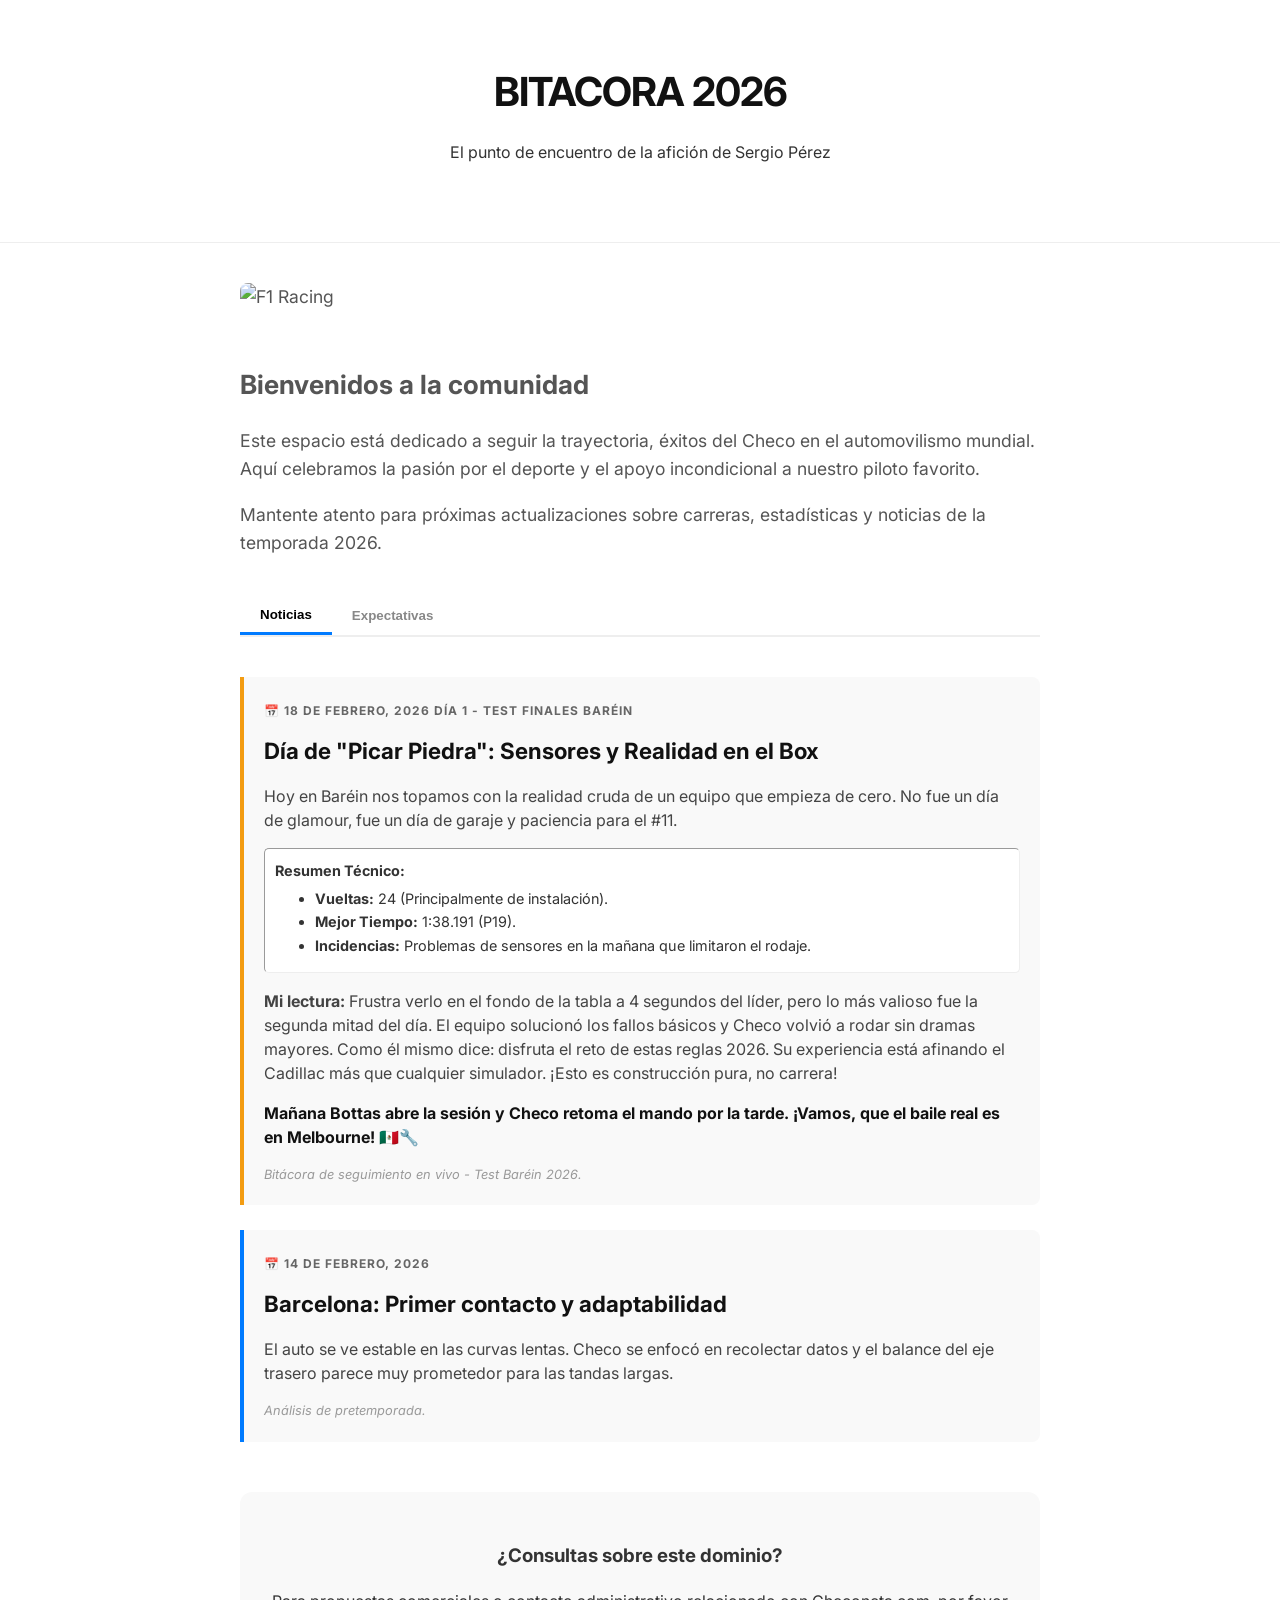
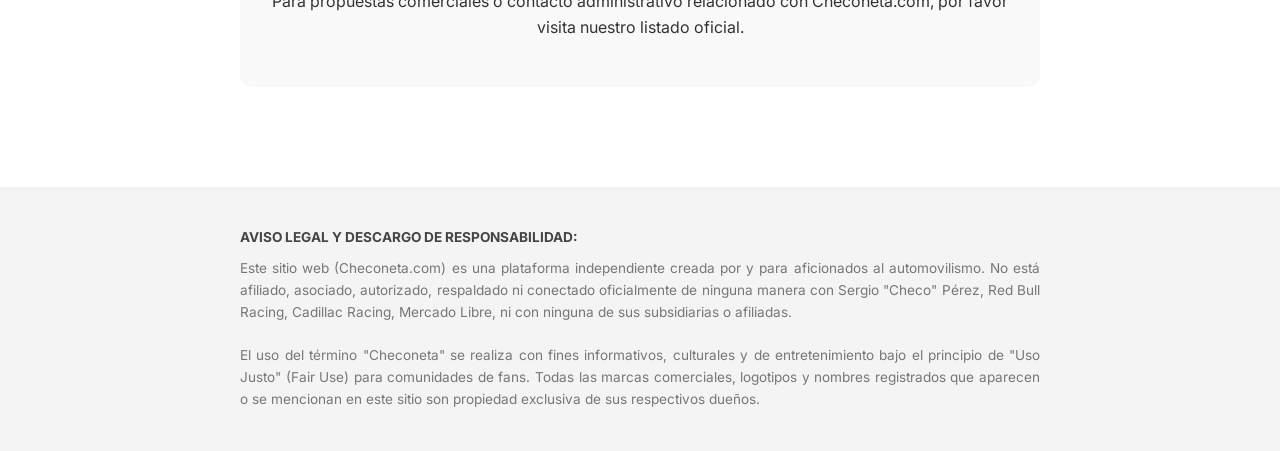
==== bitacora.html @ 9b552674 "refactorin sections" ====
<!DOCTYPE html>
<html lang="es">
<head>
    <meta charset="UTF-8">
    <meta name="viewport" content="width=device-width, initial-scale=1.0">
    <title>La Checoneta | Comunidad de Fans</title>
    <link rel="preconnect" href="https://fonts.googleapis.com">
    <link rel="preconnect" href="https://fonts.gstatic.com" crossorigin>
    <link href="https://fonts.googleapis.com/css2?family=Inter:wght@300;400;700&display=swap" rel="stylesheet">
    <style>
        :root {
            --primary-color: #111;
            --text-color: #333;
            --bg-color: #ffffff;
            --accent-color: #007bff;
        }
        body {
            font-family: 'Inter', sans-serif;
            margin: 0;
            padding: 0;
            color: var(--text-color);
            background-color: var(--bg-color);
            line-height: 1.6;
        }
        header {
            padding: 60px 20px;
            text-align: center;
            border-bottom: 1px solid #eee;
        }
        h1 {
            font-weight: 700;
            font-size: 2.5rem;
            margin: 0;
            letter-spacing: -1px;
            color: var(--primary-color);
        }
        .container {
            max-width: 800px;
            margin: 40px auto;
            padding: 0 20px;
        }
        .content {
            font-size: 1.1rem;
            color: #555;
        }
        .hero-image {
            width: 100%;
            height: auto;
            border-radius: 8px;
            margin-bottom: 30px;
        }
        .contact-box {
            background: #f9f9f9;
            padding: 30px;
            border-radius: 12px;
            margin-top: 50px;
            text-align: center;
        }
        .btn {
            display: inline-block;
            padding: 12px 24px;
            background-color: var(--primary-color);
            color: white;
            text-decoration: none;
            border-radius: 6px;
            font-weight: 600;
            margin-top: 15px;
        }
        footer {
            margin-top: 100px;
            padding: 40px 20px;
            background-color: #f4f4f4;
            font-size: 0.85rem;
            color: #777;
            text-align: justify;
        }
        .disclaimer-title {
            font-weight: 700;
            display: block;
            margin-bottom: 10px;
            color: #444;
        }
        .news-section {
            margin: 40px 0;
        }
        .news-card {
            border-left: 4px solid #007bff; /* Un azul profesional, no el de Red Bull */
            padding: 20px;
            margin-bottom: 25px;
            background: #f9f9f9;
            border-radius: 0 8px 8px 0;
        }
        .news-date {
            font-size: 0.75rem;
            text-transform: uppercase;
            color: #666;
            letter-spacing: 1px;
            font-weight: 700;
        }
        .news-card h3 {
            margin: 10px 0;
            color: #111;
            font-size: 1.4rem;
        }
        .news-card p {
            font-size: 1rem;
            line-height: 1.5;
            color: #444;
        }
        .news-source {
            display: block;
            margin-top: 10px;
            font-size: 0.8rem;
            font-style: italic;
            color: #999;
        }
    </style>
</head>
<body>

    <header>
        <h1>BITACORA 2026</h1>
        <p>El punto de encuentro de la afición de Sergio Pérez</p>
    </header>


    <div class="container">
        <div class="content">
            <img src="https://res.cloudinary.com/dqz7v5cyp/image/upload/c_crop,g_north_west,h_429,w_832,y_410/c745b021-5e95-4c4e-9b48-53ff87a23122_e12k3v.jpg" alt="F1 Racing" class="hero-image">

            <h2>Bienvenidos a la comunidad</h2>
            <p>Este espacio está dedicado a seguir la trayectoria, éxitos del Checo
            en el automovilismo mundial. Aquí celebramos la pasión por el deporte y el apoyo incondicional a nuestro piloto favorito.</p>

            <p>Mantente atento para próximas actualizaciones sobre carreras, estadísticas y noticias de la temporada 2026.</p>
        </div>

        <div class="tabs-container" style="margin-top: 40px;">
            <div class="tabs-header" style="display: flex; border-bottom: 2px solid #eee; margin-bottom: 25px;">
                <button class="tab-link active" onclick="openTab(event, 'news')" style="background:none; border:none; padding:10px 20px; cursor:pointer; font-weight:bold; border-bottom:3px solid #007bff;">Noticias</button>
                <button class="tab-link" onclick="openTab(event, 'expectations')" style="background:none; border:none; padding:10px 20px; cursor:pointer; font-weight:bold; color:#888;">Expectativas</button>
            </div>

            <div id="news" class="tab-content news-section" style="display: block;">
                <div class="news-card" style="border-left-color: #f39c12;">
                    <span class="news-date">📅 18 de Febrero, 2026</span>
                    <span class="news-date">Día 1 - Test Finales Baréin</span>
                    <h3>Día de "Picar Piedra": Sensores y Realidad en el Box</h3>
                    <p>Hoy en Baréin nos topamos con la realidad cruda de un equipo que empieza de cero. No fue un día de glamour, fue un día de garaje y paciencia para el #11.</p>

                    <div style="background: #fff; padding: 10px; border-radius: 5px; margin: 10px 0; font-size: 0.9rem; border: 1px inset #eee;">
                        <strong>Resumen Técnico:</strong>
                        <ul style="margin: 5px 0;">
                            <li><strong>Vueltas:</strong> 24 (Principalmente de instalación).</li>
                            <li><strong>Mejor Tiempo:</strong> 1:38.191 (P19).</li>
                            <li><strong>Incidencias:</strong> Problemas de sensores en la mañana que limitaron el rodaje.</li>
                        </ul>
                    </div>

                    <p><strong>Mi lectura:</strong> Frustra verlo en el fondo de la tabla a 4 segundos del líder, pero lo más valioso fue la segunda mitad del día. El equipo solucionó los fallos básicos y Checo volvió a rodar sin dramas mayores. Como él mismo dice: disfruta el reto de estas reglas 2026. Su experiencia está afinando el Cadillac más que cualquier simulador. ¡Esto es construcción pura, no carrera!</p>

                    <p style="font-weight: bold; color: #111;">Mañana Bottas abre la sesión y Checo retoma el mando por la tarde. ¡Vamos, que el baile real es en Melbourne! 🇲🇽🔧</p>
                    <span class="news-source">Bitácora de seguimiento en vivo - Test Baréin 2026.</span>
                </div>

                <div class="news-card">
                    <span class="news-date">📅 14 de Febrero, 2026</span>
                    <h3>Barcelona: Primer contacto y adaptabilidad</h3>
                    <p>El auto se ve estable en las curvas lentas. Checo se enfocó en recolectar datos y el balance del eje trasero parece muy prometedor para las tandas largas.</p>
                    <span class="news-source">Análisis de pretemporada.</span>
                </div>
            </div>

            <div id="expectations" class="tab-content news-section" style="display: none;">
                <div class="news-card" style="border-left-color: #007bff;">
                    <span class="news-date">📅 Análisis Semana Final</span>
                    <h3>¿Qué esperamos de esta semana?</h3>
                    <p>Prioridad absoluta: Fiabilidad. Cadillac necesita sesiones limpias de más de 60 vueltas para entender el mapa de energía eléctrica antes de Australia.</p>
                </div>

                <div class="news-card">
                    <span class="news-date">📅 Previsión Técnica</span>
                    <h3>El Factor Eléctrico (Reglas 2026)</h3>
                    <p>El 50% de la potencia es eléctrica. Veremos a Checo probando la entrega de energía para evitar el "clipping" en las rectas largas de Sakhir.</p>
                </div>
            </div>
        </div>

        <script>
            function openTab(evt, tabName) {
                var i, tabcontent, tablinks;
        // Ocultar todas las secciones news-section dentro de los tabs
                tabcontent = document.getElementsByClassName("tab-content");
                for (i = 0; i < tabcontent.length; i++) {
                    tabcontent[i].style.display = "none";
                }
        // Quitar la clase active de los botones y resetear color
                tablinks = document.getElementsByClassName("tab-link");
                for (i = 0; i < tablinks.length; i++) {
                    tablinks[i].style.borderBottom = "3px solid transparent";
                    tablinks[i].style.color = "#888";
                }
        // Mostrar la pestaña actual y marcar el botón
                document.getElementById(tabName).style.display = "block";
                evt.currentTarget.style.borderBottom = "3px solid #007bff";
                evt.currentTarget.style.color = "#111";
            }
        </script>



        <style>
            .expectations-section {
                margin: 50px 0;
                background: #fff;
                border: 1px solid #eee;
                border-radius: 12px;
                overflow: hidden;
            }
            .promo-banner {
                background: linear-gradient(135deg, #111 0%, #333 100%);
                color: white;
                padding: 30px;
                text-align: center;
            }
            .promo-banner h2 { margin: 0; font-size: 1.8rem; }
            .expectations-grid {
                display: grid;
                grid-template-columns: repeat(auto-fit, minmax(250px, 1fr));
                gap: 20px;
                padding: 30px;
            }
            .exp-card {
                text-align: center;
                padding: 20px;
                border: 1px solid #f0f0f0;
                border-radius: 8px;
            }
            .exp-card .icon { font-size: 2rem; margin-bottom: 10px; }
            .exp-card h3 { font-size: 1.1rem; margin-bottom: 10px; color: #007bff; }
            .exp-card p { font-size: 0.9rem; color: #555; }
            .fan-quote {
                background: #fcfcfc;
                padding: 20px 40px;
                border-top: 1px solid #eee;
                font-style: italic;
            }
            .fan-quote blockquote { margin: 0; color: #444; }
            .fan-quote span { display: block; margin-top: 10px; font-weight: bold; font-style: normal; color: #111; font-size: 0.8rem; }
        </style>



        <div class="contact-box">
            <h3>¿Consultas sobre este dominio?</h3>
            <p>Para propuestas comerciales o contacto administrativo relacionado con Checoneta.com, por favor visita nuestro listado oficial.</p>
        </div>
    </div>

    <footer>
        <div class="container" style="margin: 0 auto;">
            <span class="disclaimer-title">AVISO LEGAL Y DESCARGO DE RESPONSABILIDAD:</span>
            Este sitio web (Checoneta.com) es una plataforma independiente creada por y para aficionados al automovilismo. No está afiliado, asociado, autorizado, respaldado ni conectado oficialmente de ninguna manera con Sergio "Checo" Pérez, Red Bull Racing, Cadillac Racing, Mercado Libre, ni con ninguna de sus subsidiarias o afiliadas. 
            <br><br>
            El uso del término "Checoneta" se realiza con fines informativos, culturales y de entretenimiento bajo el principio de "Uso Justo" (Fair Use) para comunidades de fans. Todas las marcas comerciales, logotipos y nombres registrados que aparecen o se mencionan en este sitio son propiedad exclusiva de sus respectivos dueños.
        </div>
    </footer>

</body>
</html>
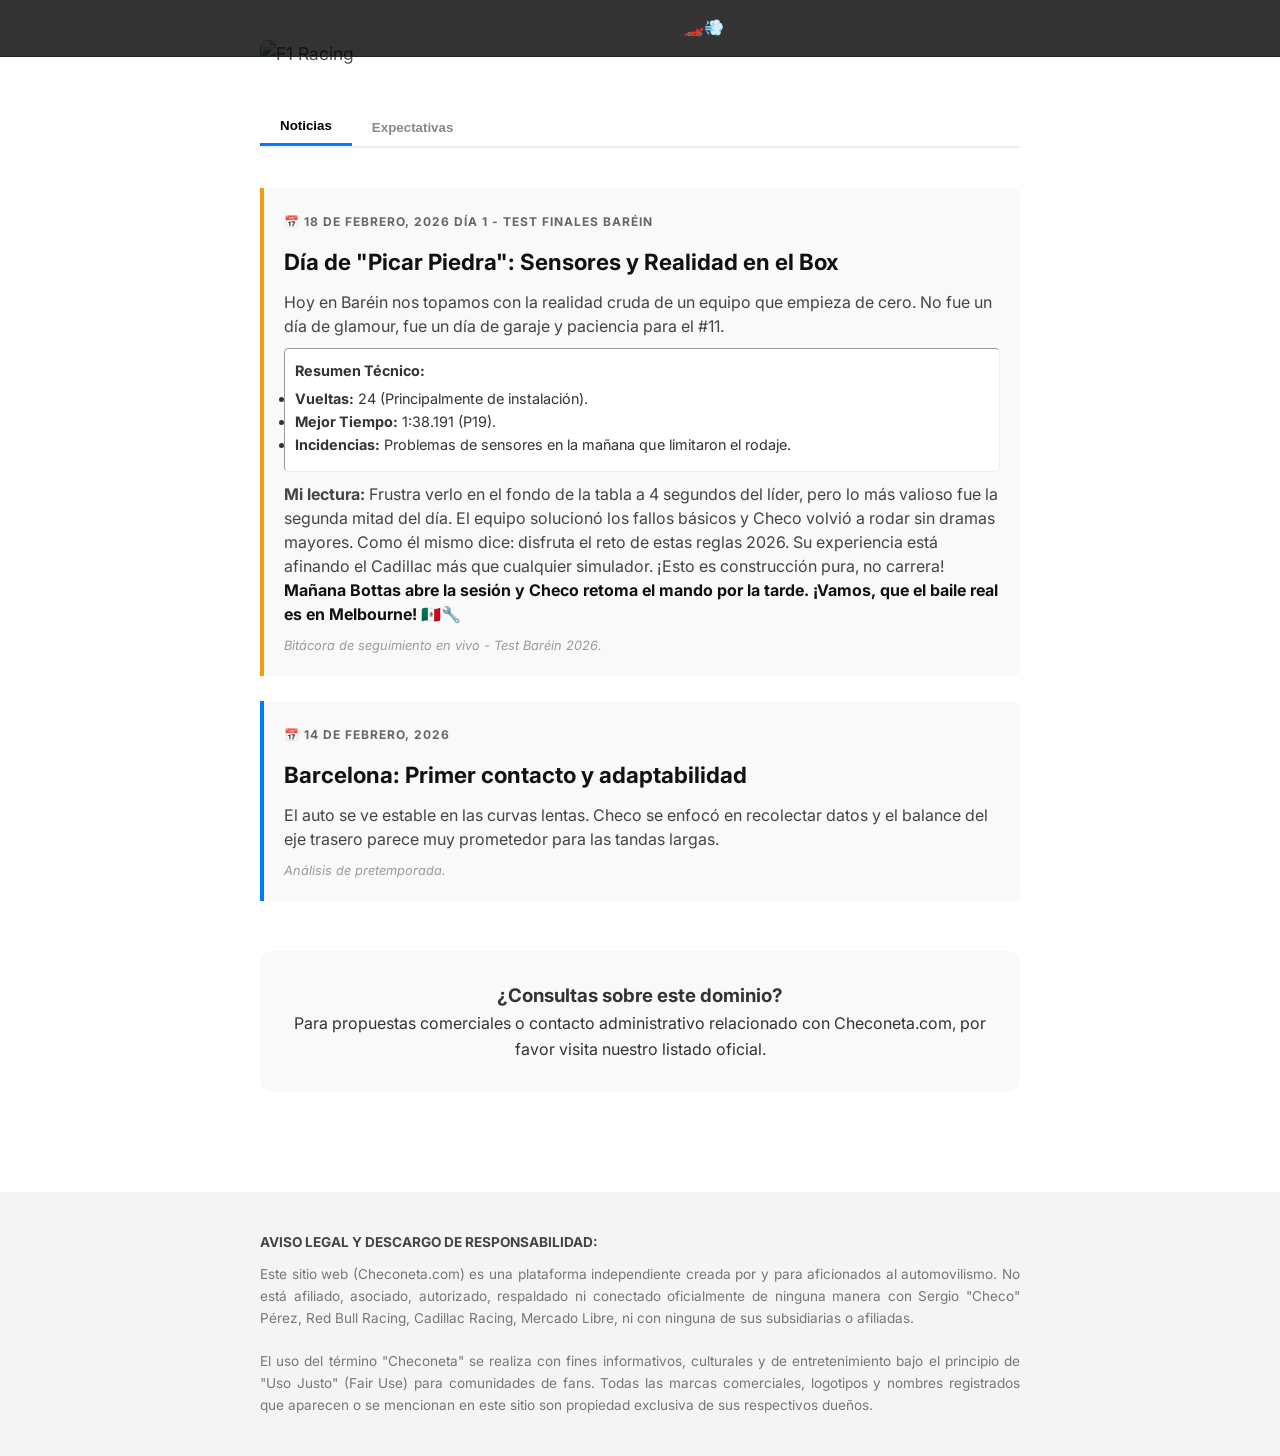
==== commit 403e4455: "adding social media page" ====
--- a/bitacora.html
+++ b/bitacora.html
@@ -7,6 +7,8 @@
     <link rel="preconnect" href="https://fonts.googleapis.com">
     <link rel="preconnect" href="https://fonts.gstatic.com" crossorigin>
     <link href="https://fonts.googleapis.com/css2?family=Inter:wght@300;400;700&display=swap" rel="stylesheet">
+
+    <link rel="stylesheet" href="css/checoneta.css">
     <style>
         :root {
             --primary-color: #111;
@@ -118,21 +120,15 @@
 </head>
 <body>
 
-    <header>
-        <h1>BITACORA 2026</h1>
-        <p>El punto de encuentro de la afición de Sergio Pérez</p>
+    <header class="header">
+        <a href="index.html" class="logo-text">LA <span>CHECONETA 🏎️💨</span></a>
     </header>
-
 
     <div class="container">
         <div class="content">
             <img src="https://res.cloudinary.com/dqz7v5cyp/image/upload/c_crop,g_north_west,h_429,w_832,y_410/c745b021-5e95-4c4e-9b48-53ff87a23122_e12k3v.jpg" alt="F1 Racing" class="hero-image">
 
-            <h2>Bienvenidos a la comunidad</h2>
-            <p>Este espacio está dedicado a seguir la trayectoria, éxitos del Checo
-            en el automovilismo mundial. Aquí celebramos la pasión por el deporte y el apoyo incondicional a nuestro piloto favorito.</p>
-
-            <p>Mantente atento para próximas actualizaciones sobre carreras, estadísticas y noticias de la temporada 2026.</p>
+            
         </div>
 
         <div class="tabs-container" style="margin-top: 40px;">
--- a/css/checoneta.css
+++ b/css/checoneta.css
@@ -0,0 +1,349 @@
+/* --- Resets y Estilos Generales --- */
+:root {
+    --primary-white: #FFF; /* Rojo F1/Checo */
+    --primary-red: #E31D2B; /* Rojo F1/Checo */
+    --primary-black: #000; /* Rojo F1/Checo */
+    --secondary-black: #666; /* Rojo F1/Checo */
+    --bg-dark: #CCC;
+    --bg-darker: #0a0a0a;
+    --text-white: #ffffff;
+    --text-gray: #b0b0b0;
+    --font-main: 'Roboto', sans-serif;
+    --font-titles: 'Oswald', sans-serif;
+}
+
+* {
+    margin: 0;
+    padding: 0;
+    box-sizing: border-box;
+}
+
+body {
+    font-family: var(--font-main);
+    background-color: var(--bg-dark);
+    /* Descomenta la línea de abajo si tienes la imagen de textura */
+    /* background-image: url('../img/carbon-bg.png'); */
+    background-repeat: repeat;
+    color: var(--text-white);
+    line-height: 1.6;
+}
+
+.contenedor {
+    max-width: 1200px;
+    margin: 0 auto;
+    padding: 0 20px;
+    width: 100%;
+}
+
+a {
+    text-decoration: none;
+    color: inherit;
+    transition: all 0.3s ease;
+}
+
+img {
+    max-width: 100%;
+    display: block;
+}
+
+/* --- Cabecera --- */
+.header {
+    background-color: rgba(0, 0, 0, 0.8);
+    padding: 15px 0;
+    position: fixed;
+    top: 0;
+    width: 100%;
+    z-index: 1000;
+    border-bottom: 1px solid #222;
+}
+
+.logo-container {
+    display: flex;
+    justify-content: center;
+    align-items: center;
+}
+
+.logo {
+    height: 40px; /* Ajusta según tu logo */
+    width: auto;
+}
+
+/* --- Sección Héroe --- */
+.hero {
+    margin-top: 00px; /* Espacio para el header fijo */
+    position: relative;
+    text-align: center;
+    padding-bottom: 40px;
+}
+
+.hero-image-container {
+    position: relative;
+    width: 100%;
+    height: auto;
+    overflow: hidden;
+}
+
+.hero-img {
+    width: 100%;
+    height: auto;
+    object-fit: cover;
+}
+
+.hero-overlay {
+    position: absolute;
+    bottom: 0;
+    left: 0;
+    width: 100%;
+    height: 50%; /* Degradado en la parte inferior */
+    background: linear-gradient(to top, var(--bg-dark) 0%, rgba(0,0,0,0) 100%);
+}
+
+.hero-text {
+    margin-top: -250px; /* Eleva el texto sobre el degradado */
+    position: relative;
+    z-index: 10;
+}
+
+.main-title {
+    font-family: var(--font-titles);
+    font-size: 3rem;
+    text-transform: uppercase;
+    letter-spacing: 1px;
+    margin-bottom: 10px;
+}
+
+.main-title .highlight {
+    color: var(--primary-black);
+}
+
+.subtitle {
+    font-size: 0.9rem;
+    color: var(--text-black);
+    max-width: 700px;
+    margin: 0 auto;
+    text-transform: uppercase;
+}
+
+/* --- Botones Principales (Grid) --- */
+.main-nav {
+    padding: 40px 0;
+}
+
+.grid-botones {
+    display: grid;
+    grid-template-columns: repeat(3, 1fr);
+    gap: 20px;
+}
+
+.btn-card {
+    background-color: var(--bg-darker);
+    border: 2px solid #222;
+    border-radius: 8px;
+    padding: 25px;
+    display: flex;
+    justify-content: space-between;
+    align-items: center;
+    position: relative;
+    overflow: hidden;
+}
+
+.btn-card::after {
+    content: '';
+    position: absolute;
+    bottom: 0;
+    left: 0;
+    width: 100%;
+    height: 3px;
+    background-color: var(--primary-white);
+    transform: scaleX(0);
+    transition: transform 0.3s ease;
+}
+
+.btn-card:hover {
+    border-color: var(--primary-white);
+    transform: translateY(-5px);
+    background-color: #111;
+}
+
+.btn-card:hover::after {
+    transform: scaleX(1);
+}
+
+.btn-content {
+    display: flex;
+    align-items: center;
+    gap: 15px;
+}
+
+.btn-icon {
+    font-size: 2rem;
+    color: var(--primary-white);
+}
+
+.btn-text h3 {
+    font-family: var(--font-titles);
+    font-size: 1.4rem;
+    text-transform: uppercase;
+}
+
+.btn-text p {
+    font-size: 0.8rem;
+    color: var(--text-gray);
+    margin-top: -5px;
+}
+
+.arrow-icon {
+    color: #444;
+    font-size: 1.2rem;
+}
+
+/* --- Próxima Carrera --- */
+.next-race {
+    padding: 20px 0 60px 0;
+    text-align: center;
+}
+
+.race-box {
+    border-top: 1px solid #222;
+    padding-top: 20px;
+}
+
+.race-title {
+    font-size: 1rem;
+    text-transform: uppercase;
+    color: var(--text-white);
+}
+
+.race-title strong {
+    color: var(--primary-red);
+}
+
+.race-date {
+    font-size: 0.8rem;
+    color: var(--text-gray);
+    margin-top: 5px;
+}
+
+/* --- Footer --- */
+.footer {
+            margin-top: 100px;
+            padding: 40px 20px;
+            background-color: #f4f4f4;
+            font-size: 0.85rem;
+            color: #777;
+            text-align: justify;
+        }
+.disclaimer-title {
+    font-weight: 700;
+    display: block;
+    margin-bottom: 10px;
+    color: #444;
+}
+
+.footer-content {
+    display: flex;
+    justify-content: space-between;
+    align-items: center;
+}
+
+.footer-socials {
+    display: flex;
+    gap: 15px;
+    font-size: 1rem;
+}
+
+.footer-socials a:hover {
+    color: var(--primary-red);
+}
+.container {
+            max-width: 800px;
+            margin: 40px auto;
+            padding: 0 20px;
+        }
+
+/* =========================================
+   MEDIA QUERIES (Adaptabilidad Móvil)
+   ========================================= */
+
+/* --- Tabletas y Móviles Grandes (aprox < 992px) --- */
+@media (max-width: 992px) {
+    .main-title {
+        font-size: 2.5rem;
+    }
+    
+    .grid-botones {
+        gap: 15px;
+    }
+    
+    .btn-card {
+        padding: 20px;
+    }
+    
+    .btn-icon {
+        font-size: 1.6rem;
+    }
+    
+    .btn-text h3 {
+        font-size: 1.2rem;
+    }
+}
+
+/* --- Móviles (aprox < 768px) --- */
+@media (max-width: 768px) {
+    
+    /* Cambiar Grid de 3 columnas a 1 columna (lista vertical) */
+    .grid-botones {
+        grid-template-columns: 1fr;
+        gap: 15px;
+    }
+    
+    .hero-text {
+        margin-top: -30px;
+    }
+    
+    .main-title {
+        font-size: 2rem;
+    }
+    
+    .subtitle {
+        font-size: 0.8rem;
+        padding: 0 10px;
+    }
+    
+    .footer-content {
+        flex-direction: column;
+        gap: 15px;
+        text-align: center;
+    }
+}
+
+/* --- Móviles Pequeños (aprox < 480px) --- */
+@media (max-width: 480px) {
+    .header {
+        padding: 10px 0;
+    }
+    
+    .logo {
+        height: 30px;
+    }
+    
+    .main-title {
+        font-size: 1.8rem;
+    }
+    
+    .btn-card {
+        padding: 15px;
+    }
+    
+    .btn-text h3 {
+        font-size: 1.1rem;
+    }
+    
+    .race-title {
+        font-size: 0.9rem;
+    }
+    
+    .race-date {
+        font-size: 0.75rem;
+    }
+}
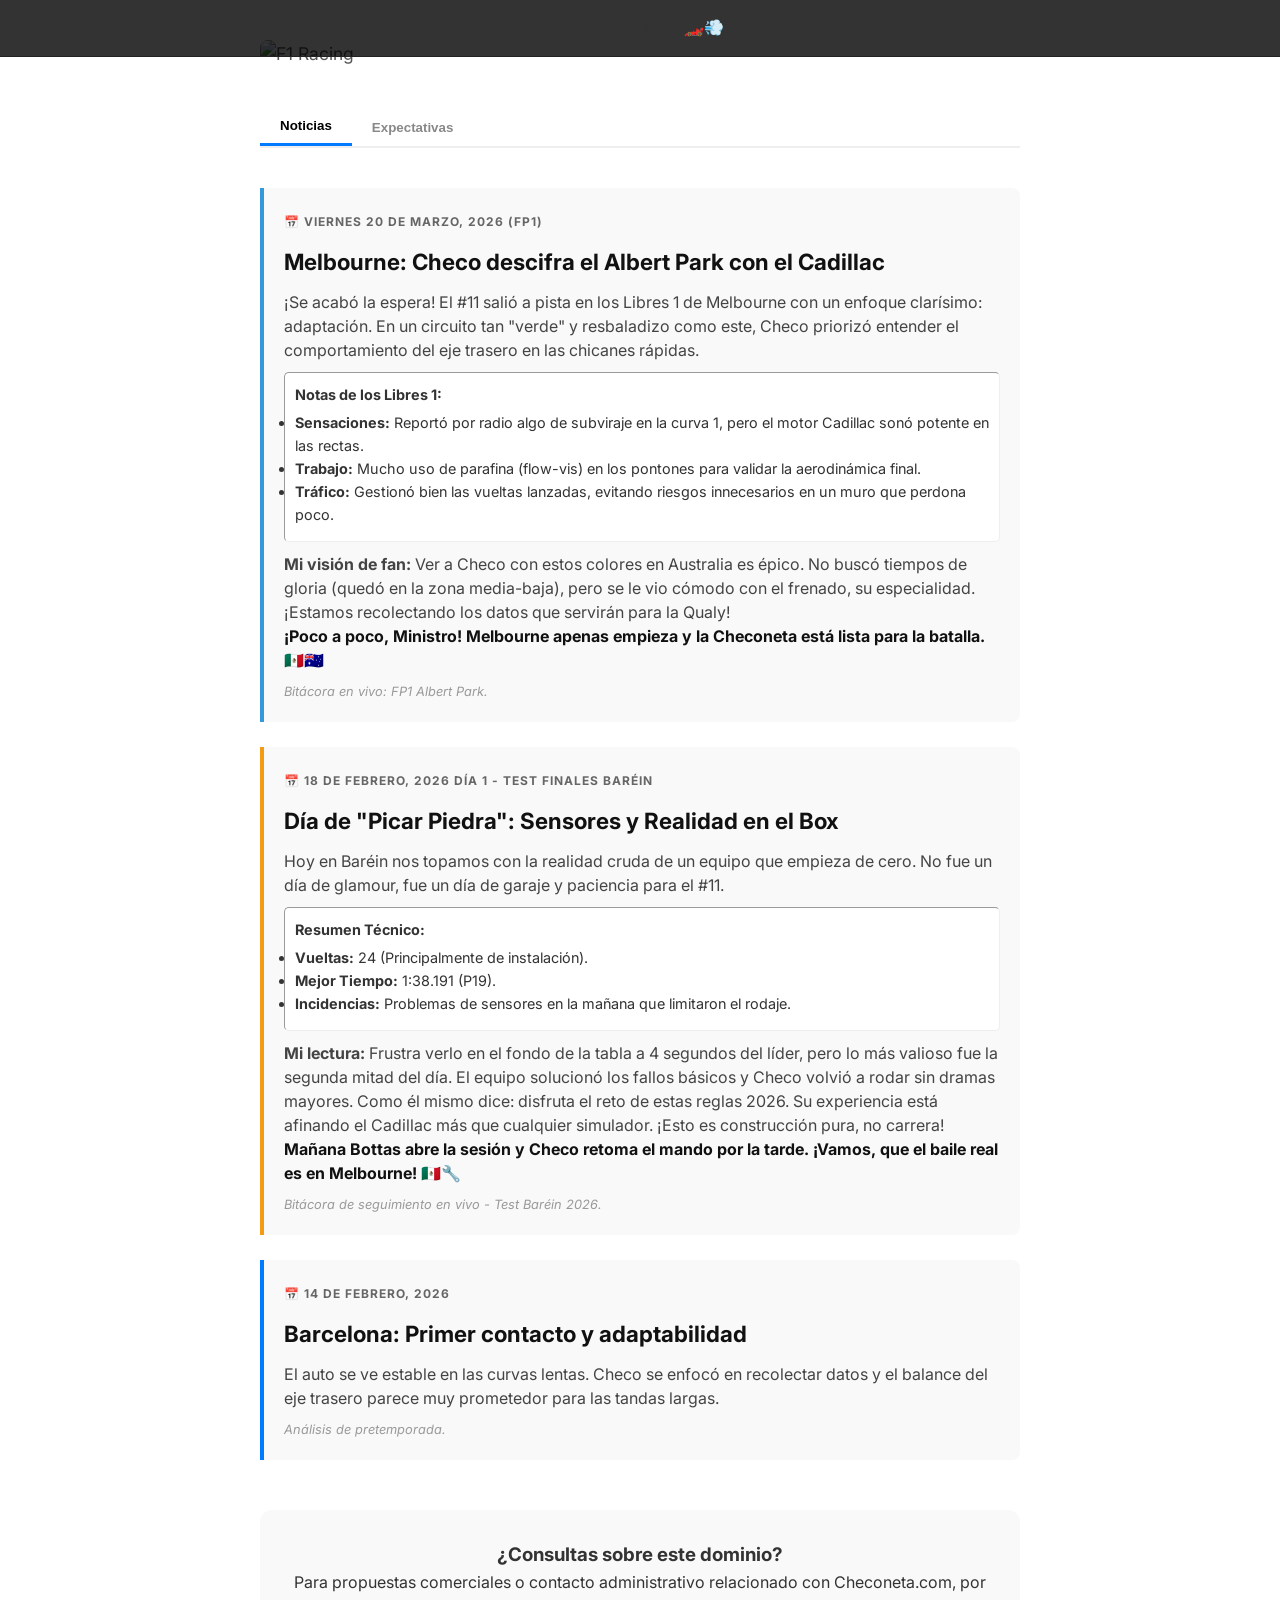
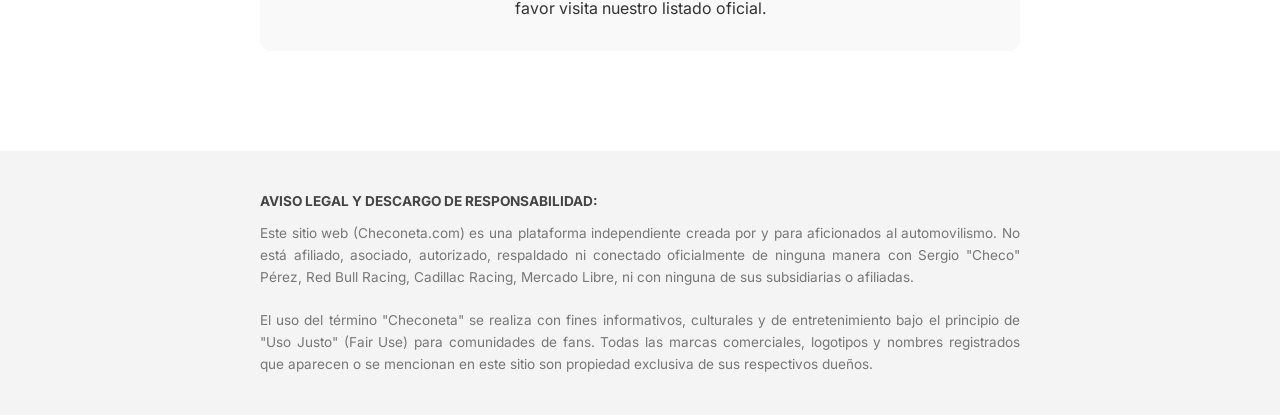
==== commit 223265ca: "adding comments P1 Australia GP" ====
--- a/bitacora.html
+++ b/bitacora.html
@@ -138,6 +138,25 @@
             </div>
 
             <div id="news" class="tab-content news-section" style="display: block;">
+                <div class="news-card" style="border-left-color: #3498db;"> <span class="news-date">📅 Viernes 20 de Marzo, 2026 (FP1)</span>
+                    <h3>Melbourne: Checo descifra el Albert Park con el Cadillac</h3>
+                    <p>¡Se acabó la espera! El #11 salió a pista en los Libres 1 de Melbourne con un enfoque clarísimo: adaptación. En un circuito tan "verde" y resbaladizo como este, Checo priorizó entender el comportamiento del eje trasero en las chicanes rápidas.</p>
+                    
+                    <div style="background: #fff; padding: 10px; border-radius: 5px; margin: 10px 0; font-size: 0.9rem; border: 1px inset #eee;">
+                        <strong>Notas de los Libres 1:</strong>
+                        <ul style="margin: 5px 0;">
+                            <li><strong>Sensaciones:</strong> Reportó por radio algo de subviraje en la curva 1, pero el motor Cadillac sonó potente en las rectas.</li>
+                            <li><strong>Trabajo:</strong> Mucho uso de parafina (flow-vis) en los pontones para validar la aerodinámica final.</li>
+                            <li><strong>Tráfico:</strong> Gestionó bien las vueltas lanzadas, evitando riesgos innecesarios en un muro que perdona poco.</li>
+                        </ul>
+                    </div>
+
+                    <p><strong>Mi visión de fan:</strong> Ver a Checo con estos colores en Australia es épico. No buscó tiempos de gloria (quedó en la zona media-baja), pero se le vio cómodo con el frenado, su especialidad. ¡Estamos recolectando los datos que servirán para la Qualy!</p>
+                    
+                    <p style="font-weight: bold; color: #111;">¡Poco a poco, Ministro! Melbourne apenas empieza y la Checoneta está lista para la batalla. 🇲🇽🇦🇺</p>
+                    <span class="news-source">Bitácora en vivo: FP1 Albert Park.</span>
+                </div>
+                
                 <div class="news-card" style="border-left-color: #f39c12;">
                     <span class="news-date">📅 18 de Febrero, 2026</span>
                     <span class="news-date">Día 1 - Test Finales Baréin</span>
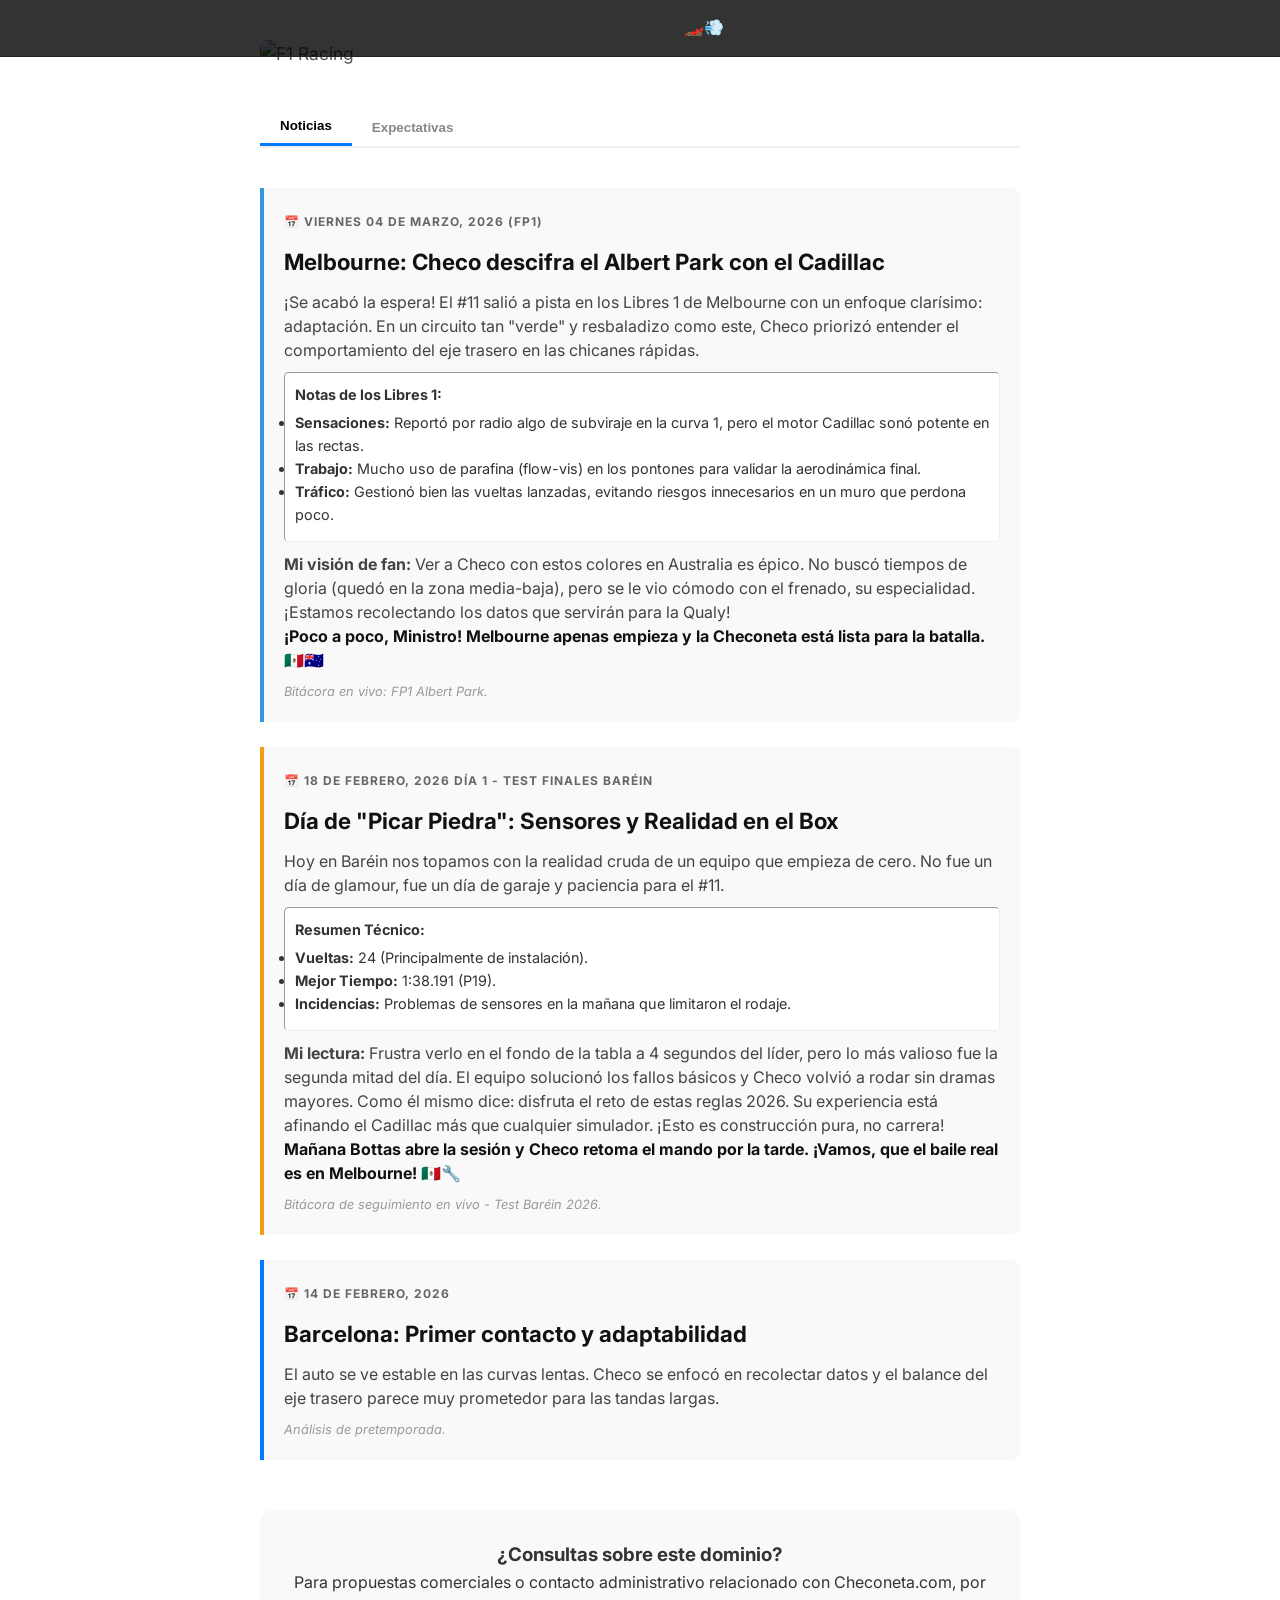
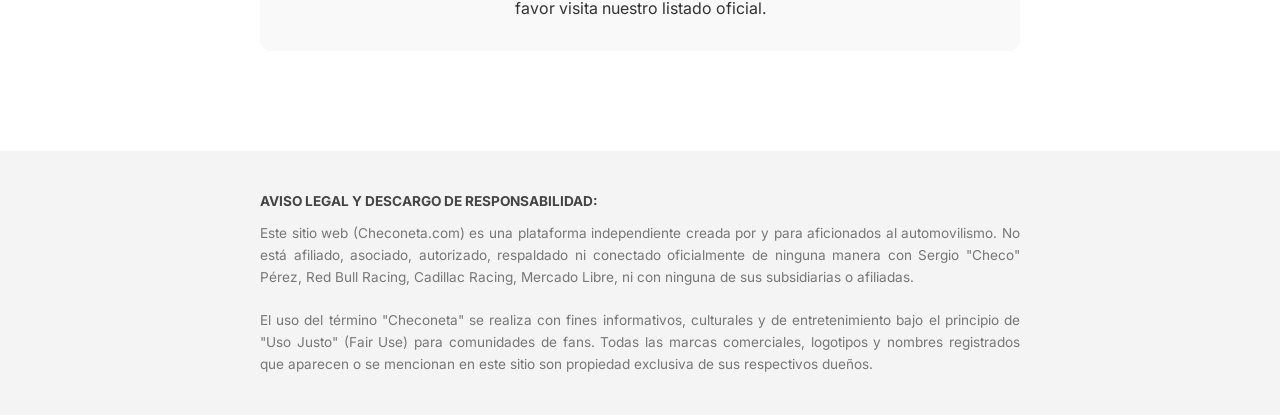
==== commit 60e25c40: "fixing date comments P1 Australia GP" ====
--- a/bitacora.html
+++ b/bitacora.html
@@ -138,10 +138,10 @@
             </div>
 
             <div id="news" class="tab-content news-section" style="display: block;">
-                <div class="news-card" style="border-left-color: #3498db;"> <span class="news-date">📅 Viernes 20 de Marzo, 2026 (FP1)</span>
+                <div class="news-card" style="border-left-color: #3498db;"> <span class="news-date">📅 Viernes 04 de Marzo, 2026 (FP1)</span>
                     <h3>Melbourne: Checo descifra el Albert Park con el Cadillac</h3>
                     <p>¡Se acabó la espera! El #11 salió a pista en los Libres 1 de Melbourne con un enfoque clarísimo: adaptación. En un circuito tan "verde" y resbaladizo como este, Checo priorizó entender el comportamiento del eje trasero en las chicanes rápidas.</p>
-                    
+
                     <div style="background: #fff; padding: 10px; border-radius: 5px; margin: 10px 0; font-size: 0.9rem; border: 1px inset #eee;">
                         <strong>Notas de los Libres 1:</strong>
                         <ul style="margin: 5px 0;">
@@ -152,11 +152,11 @@
                     </div>
 
                     <p><strong>Mi visión de fan:</strong> Ver a Checo con estos colores en Australia es épico. No buscó tiempos de gloria (quedó en la zona media-baja), pero se le vio cómodo con el frenado, su especialidad. ¡Estamos recolectando los datos que servirán para la Qualy!</p>
-                    
+
                     <p style="font-weight: bold; color: #111;">¡Poco a poco, Ministro! Melbourne apenas empieza y la Checoneta está lista para la batalla. 🇲🇽🇦🇺</p>
                     <span class="news-source">Bitácora en vivo: FP1 Albert Park.</span>
                 </div>
-                
+
                 <div class="news-card" style="border-left-color: #f39c12;">
                     <span class="news-date">📅 18 de Febrero, 2026</span>
                     <span class="news-date">Día 1 - Test Finales Baréin</span>
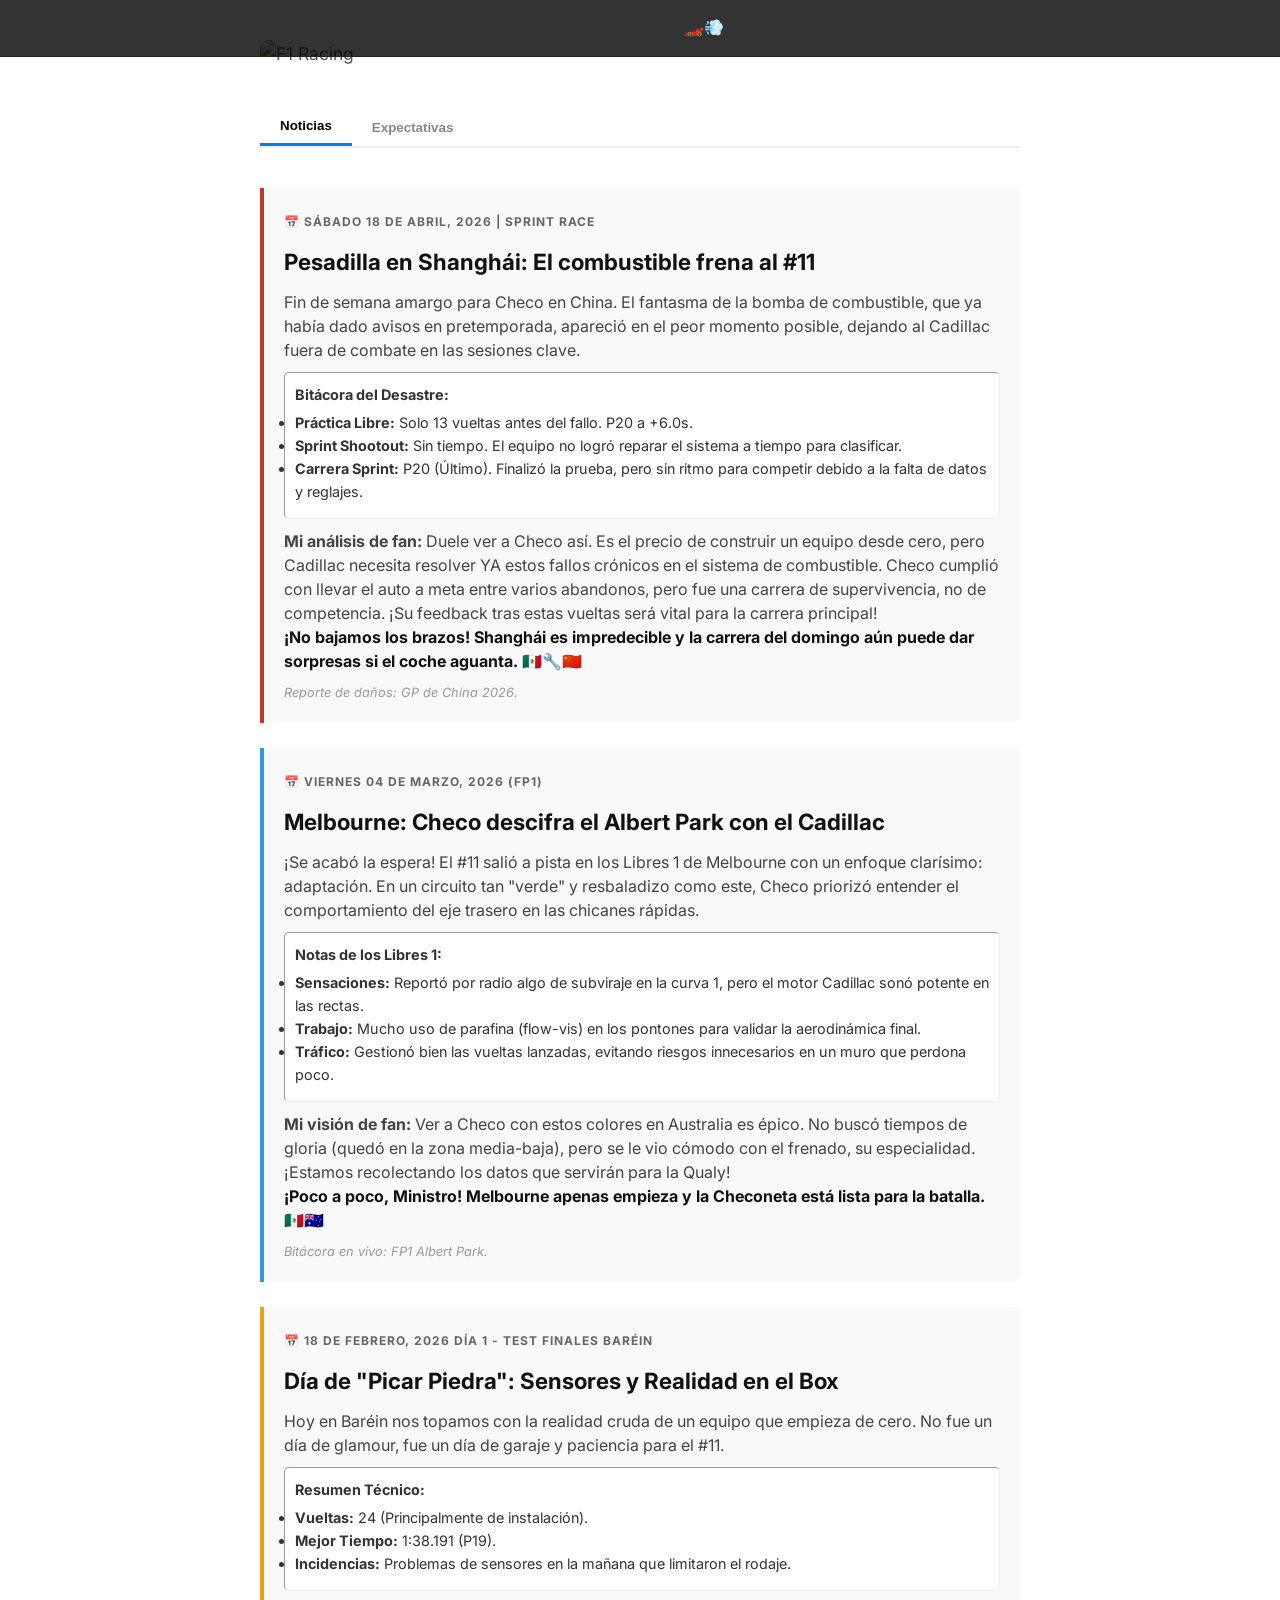
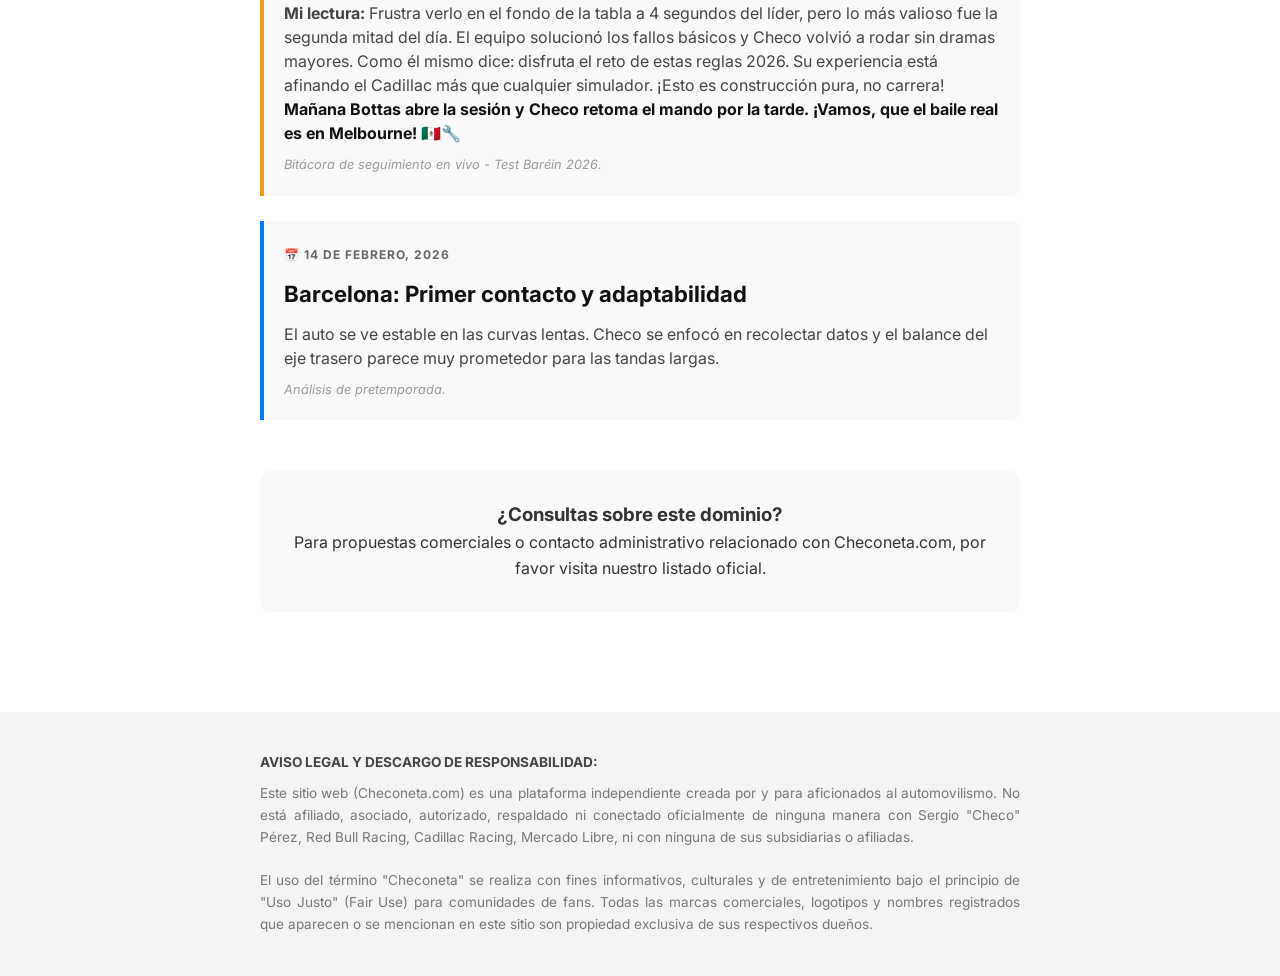
==== commit 0ab7f787: "Update bitacora.html" ====
--- a/bitacora.html
+++ b/bitacora.html
@@ -138,6 +138,26 @@
             </div>
 
             <div id="news" class="tab-content news-section" style="display: block;">
+                
+                <div class="news-card" style="border-left-color: #c0392b;"> <span class="news-date">📅 Sábado 18 de Abril, 2026 | Sprint Race</span>
+    <h3>Pesadilla en Shanghái: El combustible frena al #11</h3>
+    <p>Fin de semana amargo para Checo en China. El fantasma de la bomba de combustible, que ya había dado avisos en pretemporada, apareció en el peor momento posible, dejando al Cadillac fuera de combate en las sesiones clave.</p>
+    
+    <div style="background: #fff; padding: 10px; border-radius: 5px; margin: 10px 0; font-size: 0.9rem; border: 1px inset #eee;">
+        <strong>Bitácora del Desastre:</strong>
+        <ul style="margin: 5px 0;">
+            <li><strong>Práctica Libre:</strong> Solo 13 vueltas antes del fallo. P20 a +6.0s.</li>
+            <li><strong>Sprint Shootout:</strong> Sin tiempo. El equipo no logró reparar el sistema a tiempo para clasificar.</li>
+            <li><strong>Carrera Sprint:</strong> P20 (Último). Finalizó la prueba, pero sin ritmo para competir debido a la falta de datos y reglajes.</li>
+        </ul>
+    </div>
+
+    <p><strong>Mi análisis de fan:</strong> Duele ver a Checo así. Es el precio de construir un equipo desde cero, pero Cadillac necesita resolver YA estos fallos crónicos en el sistema de combustible. Checo cumplió con llevar el auto a meta entre varios abandonos, pero fue una carrera de supervivencia, no de competencia. ¡Su feedback tras estas vueltas será vital para la carrera principal!</p>
+    
+    <p style="font-weight: bold; color: #111;">¡No bajamos los brazos! Shanghái es impredecible y la carrera del domingo aún puede dar sorpresas si el coche aguanta. 🇲🇽🔧🇨🇳</p>
+    <span class="news-source">Reporte de daños: GP de China 2026.</span>
+</div>
+
                 <div class="news-card" style="border-left-color: #3498db;"> <span class="news-date">📅 Viernes 04 de Marzo, 2026 (FP1)</span>
                     <h3>Melbourne: Checo descifra el Albert Park con el Cadillac</h3>
                     <p>¡Se acabó la espera! El #11 salió a pista en los Libres 1 de Melbourne con un enfoque clarísimo: adaptación. En un circuito tan "verde" y resbaladizo como este, Checo priorizó entender el comportamiento del eje trasero en las chicanes rápidas.</p>
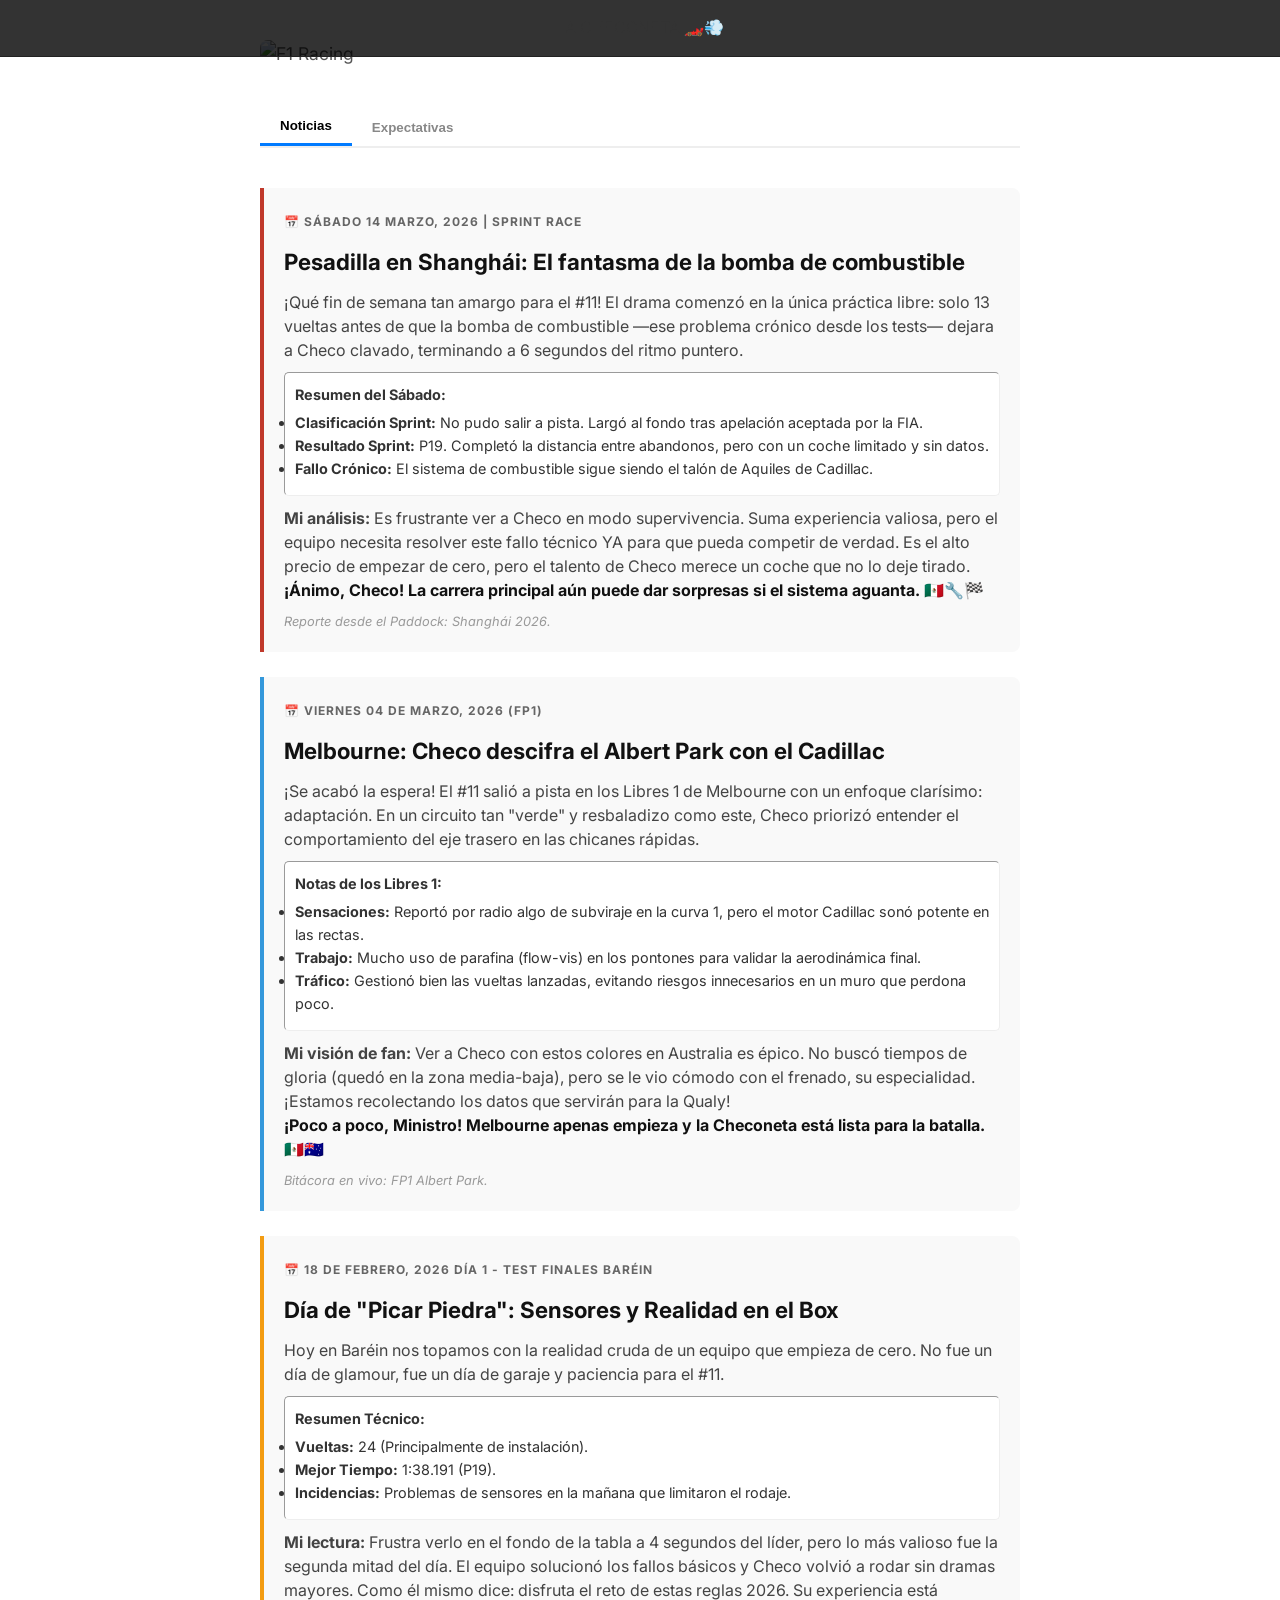
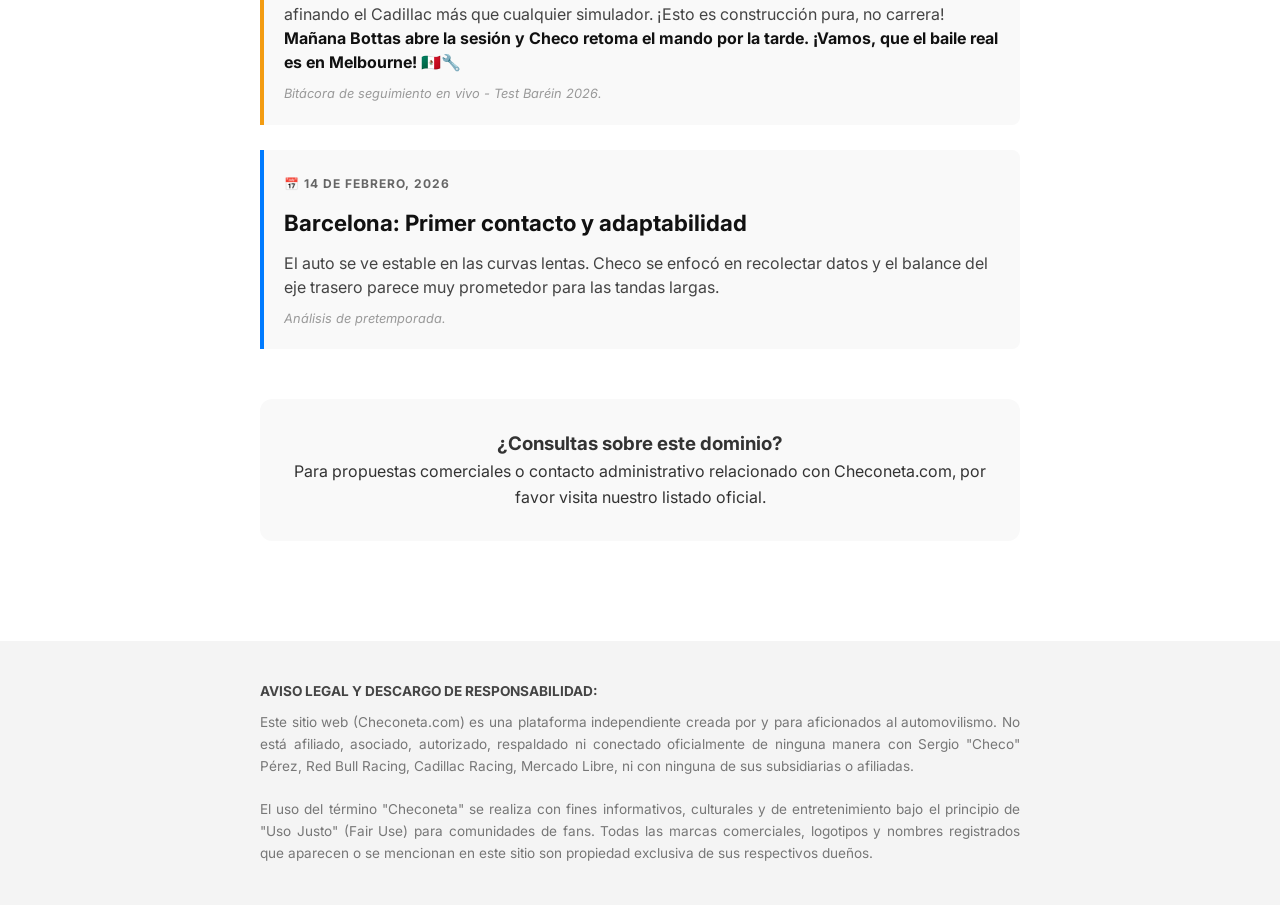
==== commit b6e852e9: "Update bitacora.html" ====
--- a/bitacora.html
+++ b/bitacora.html
@@ -139,24 +139,25 @@
 
             <div id="news" class="tab-content news-section" style="display: block;">
                 
-                <div class="news-card" style="border-left-color: #c0392b;"> <span class="news-date">📅 Sábado 18 de Abril, 2026 | Sprint Race</span>
-    <h3>Pesadilla en Shanghái: El combustible frena al #11</h3>
-    <p>Fin de semana amargo para Checo en China. El fantasma de la bomba de combustible, que ya había dado avisos en pretemporada, apareció en el peor momento posible, dejando al Cadillac fuera de combate en las sesiones clave.</p>
+                <div class="news-card" style="border-left-color: #c0392b;"> <span class="news-date">📅 Sábado 14 Marzo, 2026 | Sprint Race</span>
+    <h3>Pesadilla en Shanghái: El fantasma de la bomba de combustible</h3>
+    <p>¡Qué fin de semana tan amargo para el #11! El drama comenzó en la única práctica libre: solo 13 vueltas antes de que la bomba de combustible —ese problema crónico desde los tests— dejara a Checo clavado, terminando a 6 segundos del ritmo puntero.</p>
     
     <div style="background: #fff; padding: 10px; border-radius: 5px; margin: 10px 0; font-size: 0.9rem; border: 1px inset #eee;">
-        <strong>Bitácora del Desastre:</strong>
+        <strong>Resumen del Sábado:</strong>
         <ul style="margin: 5px 0;">
-            <li><strong>Práctica Libre:</strong> Solo 13 vueltas antes del fallo. P20 a +6.0s.</li>
-            <li><strong>Sprint Shootout:</strong> Sin tiempo. El equipo no logró reparar el sistema a tiempo para clasificar.</li>
-            <li><strong>Carrera Sprint:</strong> P20 (Último). Finalizó la prueba, pero sin ritmo para competir debido a la falta de datos y reglajes.</li>
+            <li><strong>Clasificación Sprint:</strong> No pudo salir a pista. Largó al fondo tras apelación aceptada por la FIA.</li>
+            <li><strong>Resultado Sprint:</strong> P19. Completó la distancia entre abandonos, pero con un coche limitado y sin datos.</li>
+            <li><strong>Fallo Crónico:</strong> El sistema de combustible sigue siendo el talón de Aquiles de Cadillac.</li>
         </ul>
     </div>
 
-    <p><strong>Mi análisis de fan:</strong> Duele ver a Checo así. Es el precio de construir un equipo desde cero, pero Cadillac necesita resolver YA estos fallos crónicos en el sistema de combustible. Checo cumplió con llevar el auto a meta entre varios abandonos, pero fue una carrera de supervivencia, no de competencia. ¡Su feedback tras estas vueltas será vital para la carrera principal!</p>
+    <p><strong>Mi análisis:</strong> Es frustrante ver a Checo en modo supervivencia. Suma experiencia valiosa, pero el equipo necesita resolver este fallo técnico YA para que pueda competir de verdad. Es el alto precio de empezar de cero, pero el talento de Checo merece un coche que no lo deje tirado.</p>
     
-    <p style="font-weight: bold; color: #111;">¡No bajamos los brazos! Shanghái es impredecible y la carrera del domingo aún puede dar sorpresas si el coche aguanta. 🇲🇽🔧🇨🇳</p>
-    <span class="news-source">Reporte de daños: GP de China 2026.</span>
+    <p style="font-weight: bold; color: #111;">¡Ánimo, Checo! La carrera principal aún puede dar sorpresas si el sistema aguanta. 🇲🇽🔧🏁</p>
+    <span class="news-source">Reporte desde el Paddock: Shanghái 2026.</span>
 </div>
+
 
                 <div class="news-card" style="border-left-color: #3498db;"> <span class="news-date">📅 Viernes 04 de Marzo, 2026 (FP1)</span>
                     <h3>Melbourne: Checo descifra el Albert Park con el Cadillac</h3>
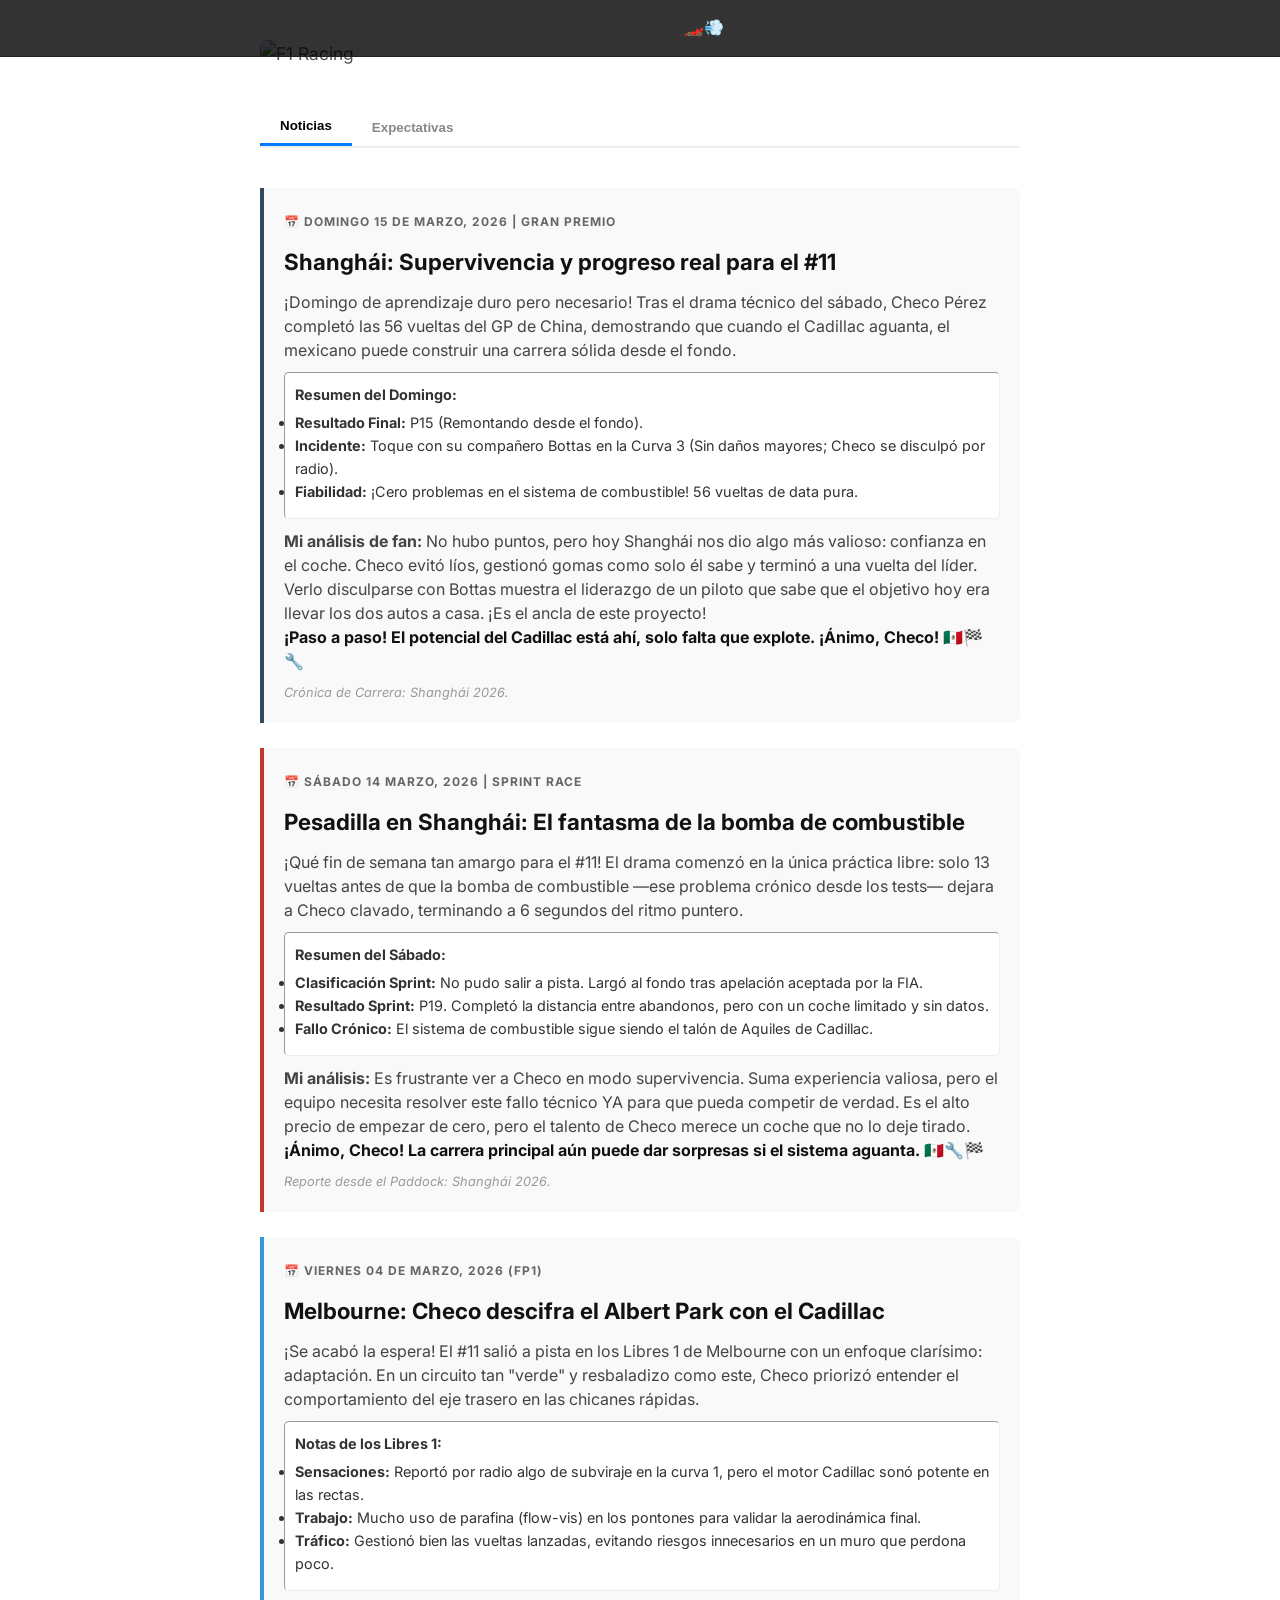
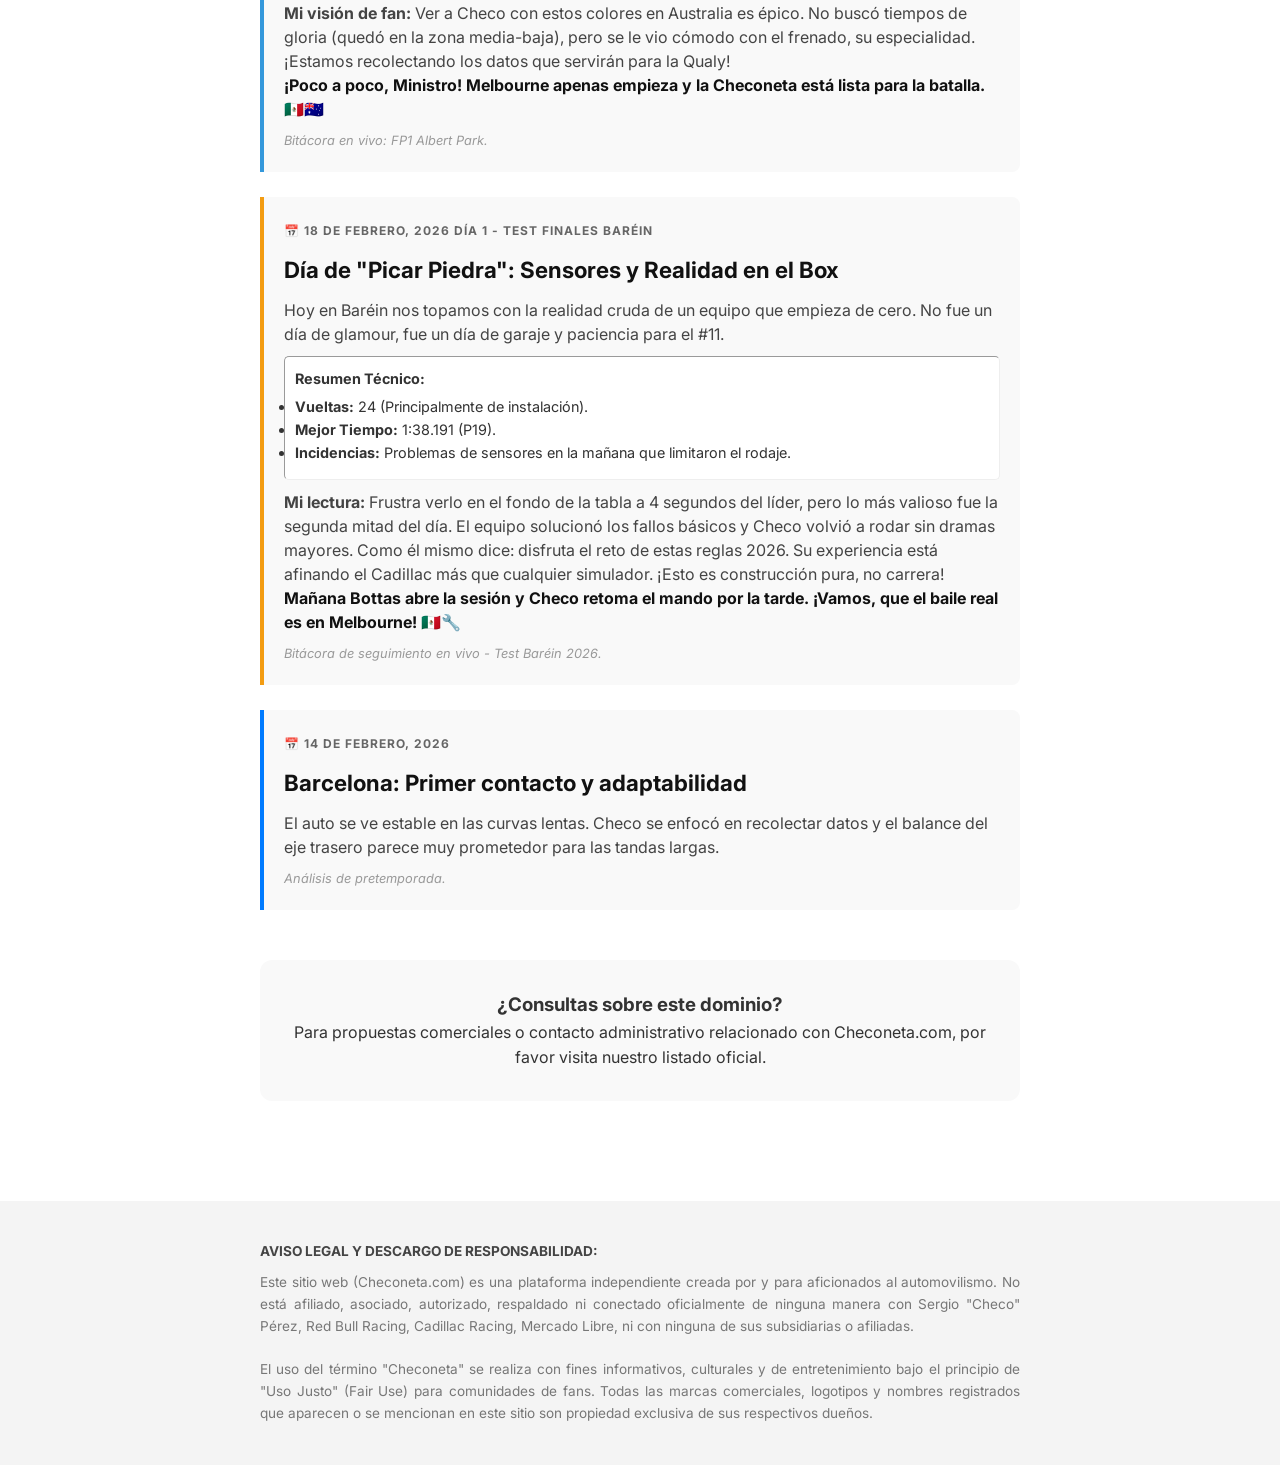
==== commit 62826b63: "Update bitacora shanghai" ====
--- a/bitacora.html
+++ b/bitacora.html
@@ -138,7 +138,25 @@
             </div>
 
             <div id="news" class="tab-content news-section" style="display: block;">
-                
+                <div class="news-card" style="border-left-color: #34495e;"> <span class="news-date">📅 Domingo 15 de Marzo, 2026 | Gran Premio</span>
+    <h3>Shanghái: Supervivencia y progreso real para el #11</h3>
+    <p>¡Domingo de aprendizaje duro pero necesario! Tras el drama técnico del sábado, Checo Pérez completó las 56 vueltas del GP de China, demostrando que cuando el Cadillac aguanta, el mexicano puede construir una carrera sólida desde el fondo.</p>
+    
+    <div style="background: #fff; padding: 10px; border-radius: 5px; margin: 10px 0; font-size: 0.9rem; border: 1px inset #eee;">
+        <strong>Resumen del Domingo:</strong>
+        <ul style="margin: 5px 0;">
+            <li><strong>Resultado Final:</strong> P15 (Remontando desde el fondo).</li>
+            <li><strong>Incidente:</strong> Toque con su compañero Bottas en la Curva 3 (Sin daños mayores; Checo se disculpó por radio).</li>
+            <li><strong>Fiabilidad:</strong> ¡Cero problemas en el sistema de combustible! 56 vueltas de data pura.</li>
+        </ul>
+    </div>
+
+    <p><strong>Mi análisis de fan:</strong> No hubo puntos, pero hoy Shanghái nos dio algo más valioso: confianza en el coche. Checo evitó líos, gestionó gomas como solo él sabe y terminó a una vuelta del líder. Verlo disculparse con Bottas muestra el liderazgo de un piloto que sabe que el objetivo hoy era llevar los dos autos a casa. ¡Es el ancla de este proyecto!</p>
+    
+    <p style="font-weight: bold; color: #111;">¡Paso a paso! El potencial del Cadillac está ahí, solo falta que explote. ¡Ánimo, Checo! 🇲🇽🏁🔧</p>
+    <span class="news-source">Crónica de Carrera: Shanghái 2026.</span>
+</div>
+
                 <div class="news-card" style="border-left-color: #c0392b;"> <span class="news-date">📅 Sábado 14 Marzo, 2026 | Sprint Race</span>
     <h3>Pesadilla en Shanghái: El fantasma de la bomba de combustible</h3>
     <p>¡Qué fin de semana tan amargo para el #11! El drama comenzó en la única práctica libre: solo 13 vueltas antes de que la bomba de combustible —ese problema crónico desde los tests— dejara a Checo clavado, terminando a 6 segundos del ritmo puntero.</p>
